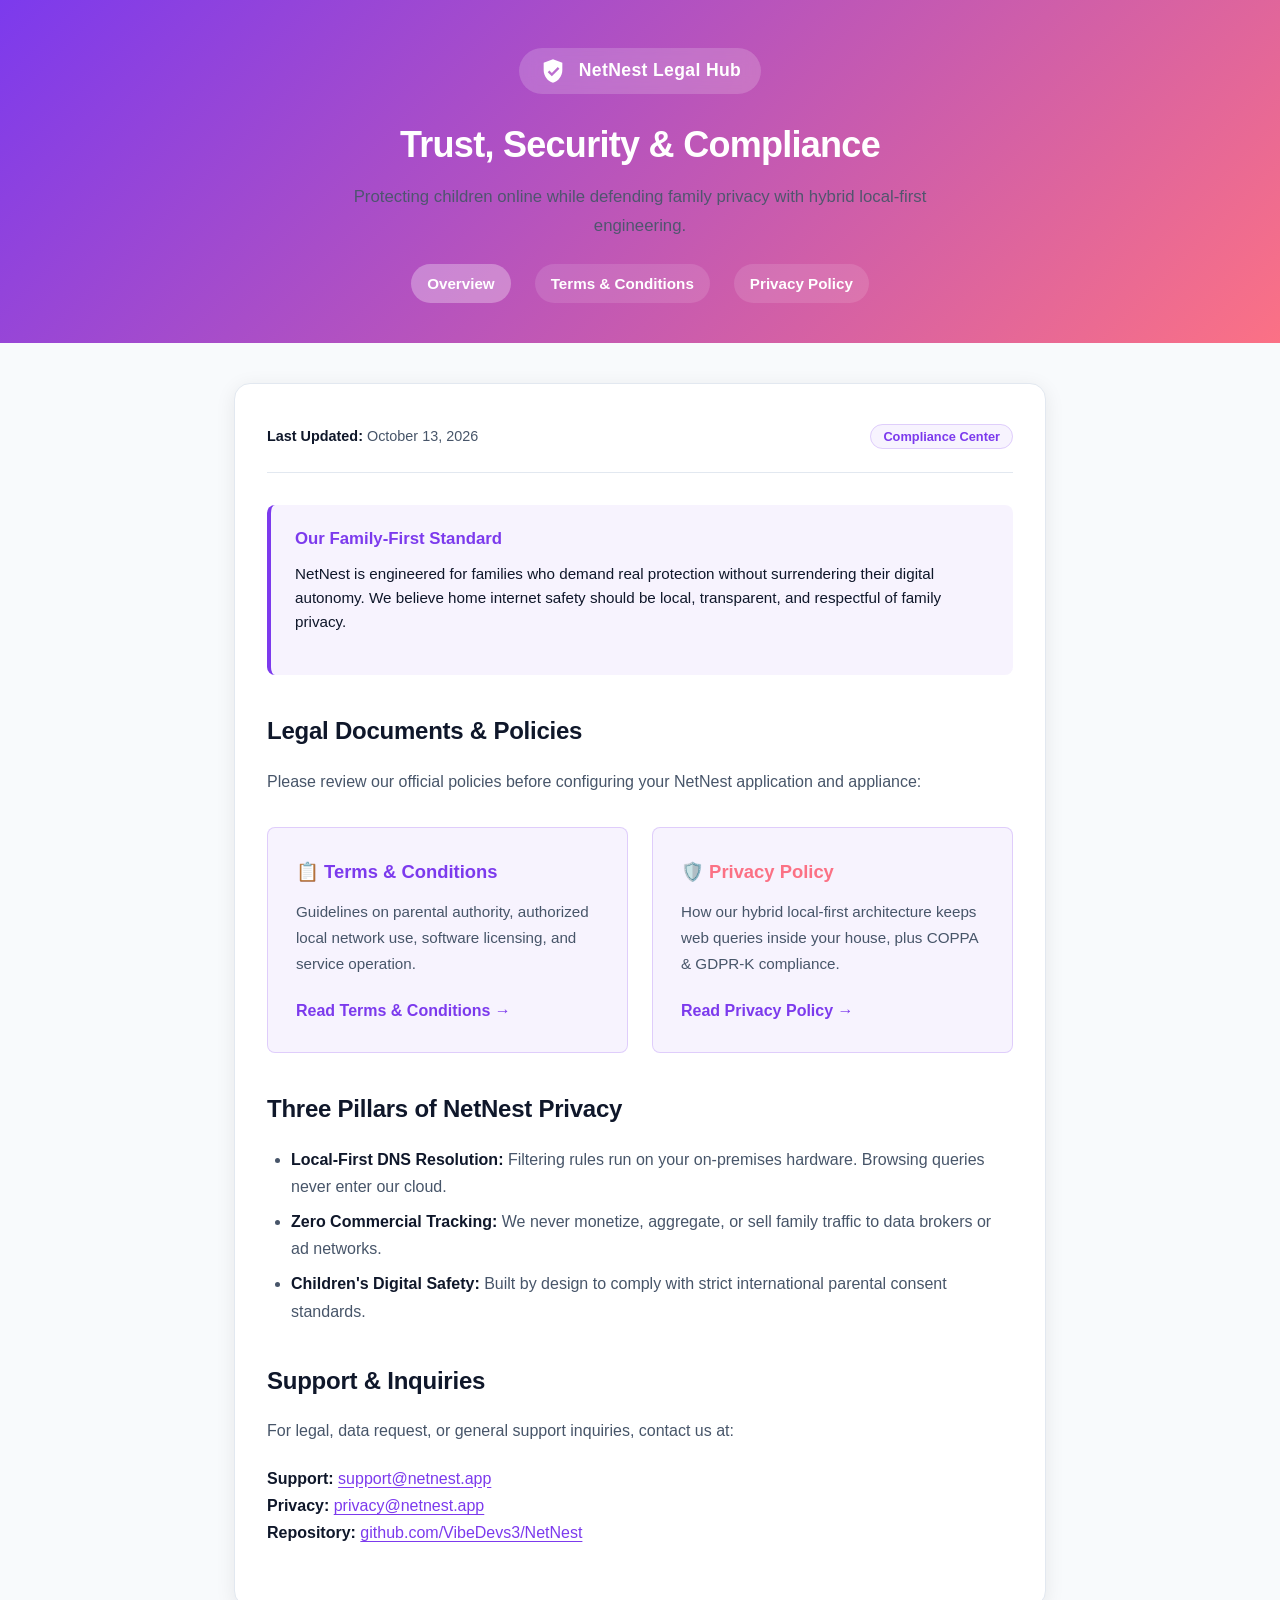
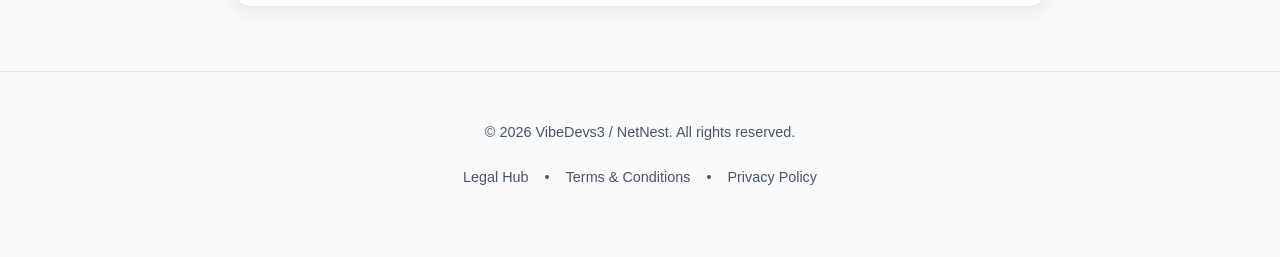
==== index.html @ d59610ed "feat: initial NetNest Legal Hub, Terms & Conditions, and Privacy Policy" ====
<!DOCTYPE html>
<html lang="en">
<head>
  <meta charset="UTF-8">
  <meta name="viewport" content="width=device-width, initial-scale=1.0">
  <title>Legal &amp; Compliance Hub — NetNest</title>
  <meta name="description" content="NetNest Legal Hub. Access our Terms &amp; Conditions, Privacy Policy, and Local-First Parental Control guarantees.">
  <link rel="stylesheet" href="styles.css">
  <link rel="icon" type="image/svg+xml" href="data:image/svg+xml,<svg xmlns='http://www.w3.org/2000/svg' viewBox='0 0 24 24' fill='%237C3AED'><path d='M12 2L4 5v6.09c0 5.05 3.41 9.76 8 10.91 4.59-1.15 8-5.86 8-10.91V5l-8-3zm-1 14.5l-3.5-3.5 1.41-1.41L11 13.67l5.09-5.09 1.41 1.41L11 16.5z'/></svg>">
</head>
<body>

  <header>
    <div class="header-container">
      <div class="logo-badge">
        <svg class="logo-icon" viewBox="0 0 24 24">
          <path d="M12 2L4 5v6.09c0 5.05 3.41 9.76 8 10.91 4.59-1.15 8-5.86 8-10.91V5l-8-3zm-1 14.5l-3.5-3.5 1.41-1.41L11 13.67l5.09-5.09 1.41 1.41L11 16.5z"/>
        </svg>
        <span>NetNest Legal Hub</span>
      </div>
      <h1>Trust, Security &amp; Compliance</h1>
      <p>Protecting children online while defending family privacy with hybrid local-first engineering.</p>
      
      <nav class="nav-links">
        <a href="index.html" class="active">Overview</a>
        <a href="terms.html">Terms &amp; Conditions</a>
        <a href="privacy.html">Privacy Policy</a>
      </nav>
    </div>
  </header>

  <main class="content">
    <div class="card">
      <div class="meta-info">
        <div><strong>Last Updated:</strong> October 13, 2026</div>
        <div><span class="badge-tag">Compliance Center</span></div>
      </div>

      <div class="callout">
        <h4>Our Family-First Standard</h4>
        <p>NetNest is engineered for families who demand real protection without surrendering their digital autonomy. We believe home internet safety should be local, transparent, and respectful of family privacy.</p>
      </div>

      <h2>Legal Documents &amp; Policies</h2>
      <p>Please review our official policies before configuring your NetNest application and appliance:</p>

      <div style="display: grid; grid-template-columns: repeat(auto-fit, minmax(280px, 1fr)); gap: 1.5rem; margin: 2rem 0;">
        <div style="background: var(--highlight-bg); border: 1px solid var(--highlight-border); border-radius: var(--radius-sm); padding: 1.75rem;">
          <h3 style="margin-top: 0; color: var(--primary);">📋 Terms &amp; Conditions</h3>
          <p style="font-size: 0.95rem; margin: 0.75rem 0 1.25rem;">Guidelines on parental authority, authorized local network use, software licensing, and service operation.</p>
          <a href="terms.html" style="font-weight: 600; text-decoration: none; display: inline-flex; align-items: center; gap: 0.25rem;">Read Terms &amp; Conditions &rarr;</a>
        </div>

        <div style="background: var(--highlight-bg); border: 1px solid var(--highlight-border); border-radius: var(--radius-sm); padding: 1.75rem;">
          <h3 style="margin-top: 0; color: var(--secondary);">🛡️ Privacy Policy</h3>
          <p style="font-size: 0.95rem; margin: 0.75rem 0 1.25rem;">How our hybrid local-first architecture keeps web queries inside your house, plus COPPA &amp; GDPR-K compliance.</p>
          <a href="privacy.html" style="font-weight: 600; text-decoration: none; display: inline-flex; align-items: center; gap: 0.25rem;">Read Privacy Policy &rarr;</a>
        </div>
      </div>

      <h2>Three Pillars of NetNest Privacy</h2>
      <ul>
        <li><strong>Local-First DNS Resolution:</strong> Filtering rules run on your on-premises hardware. Browsing queries never enter our cloud.</li>
        <li><strong>Zero Commercial Tracking:</strong> We never monetize, aggregate, or sell family traffic to data brokers or ad networks.</li>
        <li><strong>Children's Digital Safety:</strong> Built by design to comply with strict international parental consent standards.</li>
      </ul>

      <h2>Support &amp; Inquiries</h2>
      <p>For legal, data request, or general support inquiries, contact us at:</p>
      <p><strong>Support:</strong> <a href="mailto:support@netnest.app">support@netnest.app</a><br>
         <strong>Privacy:</strong> <a href="mailto:privacy@netnest.app">privacy@netnest.app</a><br>
         <strong>Repository:</strong> <a href="https://github.com/VibeDevs3/NetNest" target="_blank" rel="noopener">github.com/VibeDevs3/NetNest</a></p>
    </div>
  </main>

  <footer>
    <p>&copy; 2026 VibeDevs3 / NetNest. All rights reserved.</p>
    <p>
      <a href="index.html">Legal Hub</a> &bull; 
      <a href="terms.html">Terms &amp; Conditions</a> &bull; 
      <a href="privacy.html">Privacy Policy</a>
    </p>
  </footer>

</body>
</html>
---- styles.css ----
:root {
  --primary: #7C3AED;
  --primary-hover: #6D28D9;
  --primary-light: #DDD6FE;
  --secondary: #FB7185;
  --bg: #0F0E17;
  --card-bg: #181624;
  --card-border: #2E2A44;
  --text: #F9FAFB;
  --text-muted: #9CA3AF;
  --text-subtle: #6B7280;
  --highlight-bg: rgba(124, 58, 237, 0.12);
  --highlight-border: rgba(124, 58, 237, 0.3);
  --radius-lg: 16px;
  --radius-sm: 8px;
}

@media (prefers-color-scheme: light) {
  :root {
    --bg: #F8FAFC;
    --card-bg: #FFFFFF;
    --card-border: #E2E8F0;
    --text: #0F172A;
    --text-muted: #475569;
    --text-subtle: #94A3B8;
    --highlight-bg: rgba(124, 58, 237, 0.06);
    --highlight-border: rgba(124, 58, 237, 0.2);
  }
}

* {
  box-sizing: border-box;
  margin: 0;
  padding: 0;
}

body {
  font-family: -apple-system, BlinkMacSystemFont, "Segoe UI", Roboto, Helvetica, Arial, sans-serif;
  background-color: var(--bg);
  color: var(--text);
  line-height: 1.7;
  -webkit-font-smoothing: antialiased;
}

header {
  background: linear-gradient(135deg, #7C3AED 0%, #FB7185 100%);
  color: #FFFFFF;
  padding: 3rem 1.5rem 2.5rem;
  text-align: center;
  position: relative;
}

.header-container {
  max-width: 860px;
  margin: 0 auto;
}

.logo-badge {
  display: inline-flex;
  align-items: center;
  gap: 0.75rem;
  background: rgba(255, 255, 255, 0.18);
  backdrop-filter: blur(8px);
  padding: 0.5rem 1.25rem;
  border-radius: 9999px;
  margin-bottom: 1.25rem;
  font-weight: 600;
  font-size: 1.1rem;
  letter-spacing: 0.02em;
}

.logo-icon {
  width: 28px;
  height: 28px;
  fill: #FFFFFF;
}

header h1 {
  font-size: 2.25rem;
  font-weight: 800;
  margin-bottom: 0.5rem;
  letter-spacing: -0.02em;
}

header p {
  font-size: 1.05rem;
  opacity: 0.92;
  max-width: 600px;
  margin: 0 auto;
}

nav.nav-links {
  display: flex;
  justify-content: center;
  gap: 1.5rem;
  margin-top: 1.5rem;
}

nav.nav-links a {
  color: #FFFFFF;
  text-decoration: none;
  font-size: 0.95rem;
  font-weight: 600;
  padding: 0.4rem 1rem;
  border-radius: 9999px;
  background: rgba(255, 255, 255, 0.12);
  transition: background 0.2s;
}

nav.nav-links a:hover,
nav.nav-links a.active {
  background: rgba(255, 255, 255, 0.3);
}

main.content {
  max-width: 860px;
  margin: 2.5rem auto;
  padding: 0 1.5rem;
}

.card {
  background: var(--card-bg);
  border: 1px solid var(--card-border);
  border-radius: var(--radius-lg);
  padding: 2.5rem 2rem;
  box-shadow: 0 4px 20px rgba(0, 0, 0, 0.08);
}

.meta-info {
  display: flex;
  justify-content: space-between;
  align-items: center;
  flex-wrap: wrap;
  gap: 0.5rem;
  padding-bottom: 1.5rem;
  margin-bottom: 2rem;
  border-bottom: 1px solid var(--card-border);
  font-size: 0.9rem;
  color: var(--text-muted);
}

.badge-tag {
  background: var(--highlight-bg);
  color: var(--primary);
  border: 1px solid var(--highlight-border);
  padding: 0.25rem 0.75rem;
  border-radius: 9999px;
  font-weight: 600;
  font-size: 0.8rem;
}

.callout {
  background: var(--highlight-bg);
  border-left: 4px solid var(--primary);
  border-radius: var(--radius-sm);
  padding: 1.25rem 1.5rem;
  margin: 1.75rem 0;
}

.callout h4 {
  color: var(--primary);
  margin-bottom: 0.5rem;
  font-size: 1.05rem;
}

.callout p {
  color: var(--text);
  font-size: 0.95rem;
  line-height: 1.6;
}

h2 {
  font-size: 1.5rem;
  font-weight: 700;
  margin: 2.25rem 0 1rem;
  color: var(--text);
  letter-spacing: -0.01em;
}

h3 {
  font-size: 1.15rem;
  font-weight: 600;
  margin: 1.5rem 0 0.5rem;
  color: var(--text);
}

p {
  margin-bottom: 1.25rem;
  color: var(--text-muted);
}

ul, ol {
  margin: 1rem 0 1.5rem 1.5rem;
  color: var(--text-muted);
}

li {
  margin-bottom: 0.5rem;
}

strong {
  color: var(--text);
}

a {
  color: var(--primary);
  text-decoration: underline;
  text-underline-offset: 3px;
}

a:hover {
  color: var(--secondary);
}

footer {
  text-align: center;
  padding: 3rem 1.5rem;
  border-top: 1px solid var(--card-border);
  margin-top: 4rem;
  color: var(--text-subtle);
  font-size: 0.9rem;
}

footer a {
  color: var(--text-muted);
  text-decoration: none;
  margin: 0 0.75rem;
}

footer a:hover {
  color: var(--primary);
}
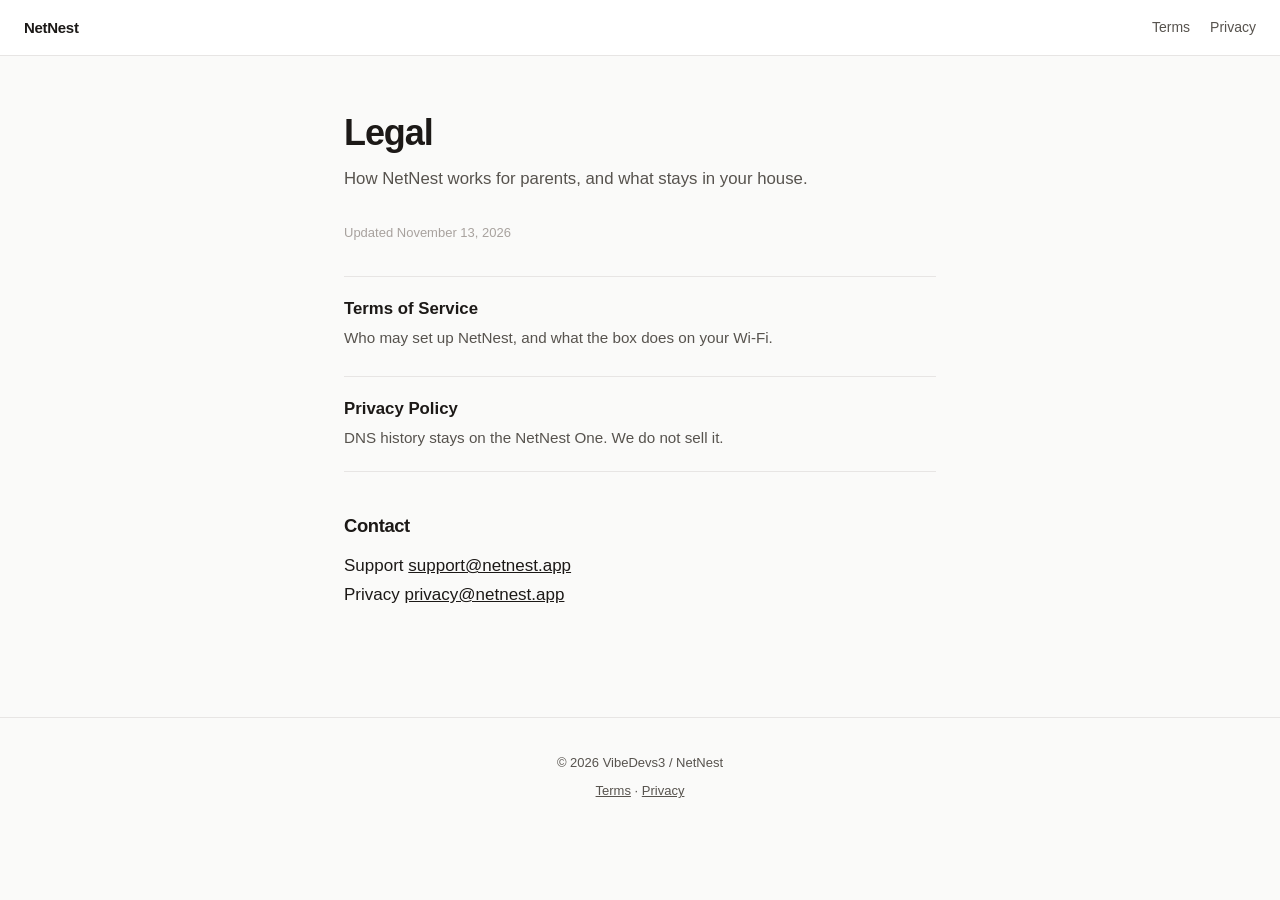
==== commit a75443e0: "docs(legal): publish the plain Terms and Privacy pages Parents can read what stays on the box. The p" ====
--- a/index.html
+++ b/index.html
@@ -3,84 +3,47 @@
 <head>
   <meta charset="UTF-8">
   <meta name="viewport" content="width=device-width, initial-scale=1.0">
-  <title>Legal &amp; Compliance Hub — NetNest</title>
-  <meta name="description" content="NetNest Legal Hub. Access our Terms &amp; Conditions, Privacy Policy, and Local-First Parental Control guarantees.">
+  <title>Legal — NetNest</title>
+  <meta name="description" content="NetNest Terms of Service and Privacy Policy.">
   <link rel="stylesheet" href="styles.css">
-  <link rel="icon" type="image/svg+xml" href="data:image/svg+xml,<svg xmlns='http://www.w3.org/2000/svg' viewBox='0 0 24 24' fill='%237C3AED'><path d='M12 2L4 5v6.09c0 5.05 3.41 9.76 8 10.91 4.59-1.15 8-5.86 8-10.91V5l-8-3zm-1 14.5l-3.5-3.5 1.41-1.41L11 13.67l5.09-5.09 1.41 1.41L11 16.5z'/></svg>">
 </head>
 <body>
-
-  <header>
-    <div class="header-container">
-      <div class="logo-badge">
-        <svg class="logo-icon" viewBox="0 0 24 24">
-          <path d="M12 2L4 5v6.09c0 5.05 3.41 9.76 8 10.91 4.59-1.15 8-5.86 8-10.91V5l-8-3zm-1 14.5l-3.5-3.5 1.41-1.41L11 13.67l5.09-5.09 1.41 1.41L11 16.5z"/>
-        </svg>
-        <span>NetNest Legal Hub</span>
-      </div>
-      <h1>Trust, Security &amp; Compliance</h1>
-      <p>Protecting children online while defending family privacy with hybrid local-first engineering.</p>
-      
-      <nav class="nav-links">
-        <a href="index.html" class="active">Overview</a>
-        <a href="terms.html">Terms &amp; Conditions</a>
-        <a href="privacy.html">Privacy Policy</a>
-      </nav>
-    </div>
+  <header class="top">
+    <a class="brand" href="index.html">NetNest</a>
+    <nav>
+      <a href="terms.html">Terms</a>
+      <a href="privacy.html">Privacy</a>
+    </nav>
   </header>
 
-  <main class="content">
-    <div class="card">
-      <div class="meta-info">
-        <div><strong>Last Updated:</strong> October 13, 2026</div>
-        <div><span class="badge-tag">Compliance Center</span></div>
-      </div>
+  <main>
+    <h1>Legal</h1>
+    <p class="lede">How NetNest works for parents, and what stays in your house.</p>
+    <p class="meta">Updated November 13, 2026</p>
 
-      <div class="callout">
-        <h4>Our Family-First Standard</h4>
-        <p>NetNest is engineered for families who demand real protection without surrendering their digital autonomy. We believe home internet safety should be local, transparent, and respectful of family privacy.</p>
-      </div>
+    <ul class="hub-list">
+      <li>
+        <a href="terms.html">
+          <strong>Terms of Service</strong>
+          <span>Who may set up NetNest, and what the box does on your Wi-Fi.</span>
+        </a>
+      </li>
+      <li>
+        <a href="privacy.html">
+          <strong>Privacy Policy</strong>
+          <span>DNS history stays on the NetNest One. We do not sell it.</span>
+        </a>
+      </li>
+    </ul>
 
-      <h2>Legal Documents &amp; Policies</h2>
-      <p>Please review our official policies before configuring your NetNest application and appliance:</p>
-
-      <div style="display: grid; grid-template-columns: repeat(auto-fit, minmax(280px, 1fr)); gap: 1.5rem; margin: 2rem 0;">
-        <div style="background: var(--highlight-bg); border: 1px solid var(--highlight-border); border-radius: var(--radius-sm); padding: 1.75rem;">
-          <h3 style="margin-top: 0; color: var(--primary);">📋 Terms &amp; Conditions</h3>
-          <p style="font-size: 0.95rem; margin: 0.75rem 0 1.25rem;">Guidelines on parental authority, authorized local network use, software licensing, and service operation.</p>
-          <a href="terms.html" style="font-weight: 600; text-decoration: none; display: inline-flex; align-items: center; gap: 0.25rem;">Read Terms &amp; Conditions &rarr;</a>
-        </div>
-
-        <div style="background: var(--highlight-bg); border: 1px solid var(--highlight-border); border-radius: var(--radius-sm); padding: 1.75rem;">
-          <h3 style="margin-top: 0; color: var(--secondary);">🛡️ Privacy Policy</h3>
-          <p style="font-size: 0.95rem; margin: 0.75rem 0 1.25rem;">How our hybrid local-first architecture keeps web queries inside your house, plus COPPA &amp; GDPR-K compliance.</p>
-          <a href="privacy.html" style="font-weight: 600; text-decoration: none; display: inline-flex; align-items: center; gap: 0.25rem;">Read Privacy Policy &rarr;</a>
-        </div>
-      </div>
-
-      <h2>Three Pillars of NetNest Privacy</h2>
-      <ul>
-        <li><strong>Local-First DNS Resolution:</strong> Filtering rules run on your on-premises hardware. Browsing queries never enter our cloud.</li>
-        <li><strong>Zero Commercial Tracking:</strong> We never monetize, aggregate, or sell family traffic to data brokers or ad networks.</li>
-        <li><strong>Children's Digital Safety:</strong> Built by design to comply with strict international parental consent standards.</li>
-      </ul>
-
-      <h2>Support &amp; Inquiries</h2>
-      <p>For legal, data request, or general support inquiries, contact us at:</p>
-      <p><strong>Support:</strong> <a href="mailto:support@netnest.app">support@netnest.app</a><br>
-         <strong>Privacy:</strong> <a href="mailto:privacy@netnest.app">privacy@netnest.app</a><br>
-         <strong>Repository:</strong> <a href="https://github.com/VibeDevs3/NetNest" target="_blank" rel="noopener">github.com/VibeDevs3/NetNest</a></p>
-    </div>
+    <h2>Contact</h2>
+    <p>Support <a href="mailto:support@netnest.app">support@netnest.app</a><br>
+    Privacy <a href="mailto:privacy@netnest.app">privacy@netnest.app</a></p>
   </main>
 
   <footer>
-    <p>&copy; 2026 VibeDevs3 / NetNest. All rights reserved.</p>
-    <p>
-      <a href="index.html">Legal Hub</a> &bull; 
-      <a href="terms.html">Terms &amp; Conditions</a> &bull; 
-      <a href="privacy.html">Privacy Policy</a>
-    </p>
+    <p>© 2026 VibeDevs3 / NetNest</p>
+    <p><a href="terms.html">Terms</a> · <a href="privacy.html">Privacy</a></p>
   </footer>
-
 </body>
 </html>
--- a/styles.css
+++ b/styles.css
@@ -1,232 +1,141 @@
 :root {
-  --primary: #7C3AED;
-  --primary-hover: #6D28D9;
-  --primary-light: #DDD6FE;
-  --secondary: #FB7185;
-  --bg: #0F0E17;
-  --card-bg: #181624;
-  --card-border: #2E2A44;
-  --text: #F9FAFB;
-  --text-muted: #9CA3AF;
-  --text-subtle: #6B7280;
-  --highlight-bg: rgba(124, 58, 237, 0.12);
-  --highlight-border: rgba(124, 58, 237, 0.3);
-  --radius-lg: 16px;
-  --radius-sm: 8px;
+  --ink: #1c1917;
+  --muted: #57534e;
+  --faint: #a8a29e;
+  --line: #e7e5e4;
+  --bg: #fafaf9;
+  --paper: #ffffff;
 }
 
-@media (prefers-color-scheme: light) {
-  :root {
-    --bg: #F8FAFC;
-    --card-bg: #FFFFFF;
-    --card-border: #E2E8F0;
-    --text: #0F172A;
-    --text-muted: #475569;
-    --text-subtle: #94A3B8;
-    --highlight-bg: rgba(124, 58, 237, 0.06);
-    --highlight-border: rgba(124, 58, 237, 0.2);
-  }
-}
+* { box-sizing: border-box; }
 
-* {
-  box-sizing: border-box;
-  margin: 0;
-  padding: 0;
-}
+html { scroll-behavior: smooth; }
 
 body {
-  font-family: -apple-system, BlinkMacSystemFont, "Segoe UI", Roboto, Helvetica, Arial, sans-serif;
-  background-color: var(--bg);
-  color: var(--text);
+  margin: 0;
+  background: var(--bg);
+  color: var(--ink);
+  font-family: "Segoe UI", Helvetica, Arial, sans-serif;
+  font-size: 17px;
   line-height: 1.7;
   -webkit-font-smoothing: antialiased;
 }
 
-header {
-  background: linear-gradient(135deg, #7C3AED 0%, #FB7185 100%);
-  color: #FFFFFF;
-  padding: 3rem 1.5rem 2.5rem;
-  text-align: center;
-  position: relative;
+a { color: inherit; }
+
+.top {
+  position: sticky;
+  top: 0;
+  z-index: 2;
+  display: flex;
+  align-items: center;
+  justify-content: space-between;
+  height: 56px;
+  padding: 0 24px;
+  background: rgba(255, 255, 255, 0.92);
+  border-bottom: 1px solid var(--line);
+  backdrop-filter: blur(8px);
 }
 
-.header-container {
-  max-width: 860px;
-  margin: 0 auto;
+.brand {
+  font-size: 15px;
+  font-weight: 600;
+  letter-spacing: -0.02em;
+  text-decoration: none;
 }
 
-.logo-badge {
-  display: inline-flex;
-  align-items: center;
-  gap: 0.75rem;
-  background: rgba(255, 255, 255, 0.18);
-  backdrop-filter: blur(8px);
-  padding: 0.5rem 1.25rem;
-  border-radius: 9999px;
-  margin-bottom: 1.25rem;
-  font-weight: 600;
-  font-size: 1.1rem;
-  letter-spacing: 0.02em;
+.top nav { display: flex; gap: 20px; }
+
+.top nav a {
+  font-size: 14px;
+  color: var(--muted);
+  text-decoration: none;
 }
 
-.logo-icon {
-  width: 28px;
-  height: 28px;
-  fill: #FFFFFF;
+.top nav a[aria-current="page"] {
+  color: var(--ink);
+  font-weight: 600;
 }
 
-header h1 {
+main {
+  max-width: 40rem;
+  margin: 0 auto;
+  padding: 56px 24px 96px;
+}
+
+h1 {
+  margin: 0;
   font-size: 2.25rem;
-  font-weight: 800;
-  margin-bottom: 0.5rem;
+  font-weight: 600;
+  letter-spacing: -0.03em;
+  line-height: 1.15;
+}
+
+.lede {
+  margin: 12px 0 0;
+  color: var(--muted);
+  font-size: 1.05rem;
+}
+
+.meta {
+  margin: 28px 0 8px;
+  color: var(--faint);
+  font-size: 13px;
+}
+
+.note {
+  margin: 28px 0 8px;
+  padding-left: 16px;
+  border-left: 2px solid var(--line);
+  color: var(--muted);
+}
+
+.note strong { color: var(--ink); font-weight: 600; }
+
+h2 {
+  margin: 2.4rem 0 0.5rem;
+  font-size: 1.15rem;
+  font-weight: 600;
   letter-spacing: -0.02em;
 }
 
-header p {
-  font-size: 1.05rem;
-  opacity: 0.92;
-  max-width: 600px;
-  margin: 0 auto;
+h3 {
+  margin: 1.4rem 0 0.35rem;
+  font-size: 1rem;
+  font-weight: 600;
 }
 
-nav.nav-links {
-  display: flex;
-  justify-content: center;
-  gap: 1.5rem;
-  margin-top: 1.5rem;
+p { margin: 0.7rem 0; }
+
+ul { margin: 0.4rem 0 0.8rem; padding-left: 1.2rem; }
+
+li { margin: 0.35rem 0; }
+
+li strong { font-weight: 600; }
+
+footer {
+  border-top: 1px solid var(--line);
+  padding: 28px 24px 40px;
+  color: var(--muted);
+  font-size: 13px;
+  text-align: center;
 }
 
-nav.nav-links a {
-  color: #FFFFFF;
+footer p { margin: 6px 0; }
+
+footer a { color: var(--muted); }
+
+.hub-list { list-style: none; padding: 0; margin: 32px 0 0; }
+
+.hub-list a {
+  display: block;
+  padding: 18px 0;
+  border-top: 1px solid var(--line);
   text-decoration: none;
-  font-size: 0.95rem;
-  font-weight: 600;
-  padding: 0.4rem 1rem;
-  border-radius: 9999px;
-  background: rgba(255, 255, 255, 0.12);
-  transition: background 0.2s;
 }
 
-nav.nav-links a:hover,
-nav.nav-links a.active {
-  background: rgba(255, 255, 255, 0.3);
-}
+.hub-list li:last-child a { border-bottom: 1px solid var(--line); }
 
-main.content {
-  max-width: 860px;
-  margin: 2.5rem auto;
-  padding: 0 1.5rem;
-}
+.hub-list strong { display: block; font-size: 1.05rem; }
 
-.card {
-  background: var(--card-bg);
-  border: 1px solid var(--card-border);
-  border-radius: var(--radius-lg);
-  padding: 2.5rem 2rem;
-  box-shadow: 0 4px 20px rgba(0, 0, 0, 0.08);
-}
-
-.meta-info {
-  display: flex;
-  justify-content: space-between;
-  align-items: center;
-  flex-wrap: wrap;
-  gap: 0.5rem;
-  padding-bottom: 1.5rem;
-  margin-bottom: 2rem;
-  border-bottom: 1px solid var(--card-border);
-  font-size: 0.9rem;
-  color: var(--text-muted);
-}
-
-.badge-tag {
-  background: var(--highlight-bg);
-  color: var(--primary);
-  border: 1px solid var(--highlight-border);
-  padding: 0.25rem 0.75rem;
-  border-radius: 9999px;
-  font-weight: 600;
-  font-size: 0.8rem;
-}
-
-.callout {
-  background: var(--highlight-bg);
-  border-left: 4px solid var(--primary);
-  border-radius: var(--radius-sm);
-  padding: 1.25rem 1.5rem;
-  margin: 1.75rem 0;
-}
-
-.callout h4 {
-  color: var(--primary);
-  margin-bottom: 0.5rem;
-  font-size: 1.05rem;
-}
-
-.callout p {
-  color: var(--text);
-  font-size: 0.95rem;
-  line-height: 1.6;
-}
-
-h2 {
-  font-size: 1.5rem;
-  font-weight: 700;
-  margin: 2.25rem 0 1rem;
-  color: var(--text);
-  letter-spacing: -0.01em;
-}
-
-h3 {
-  font-size: 1.15rem;
-  font-weight: 600;
-  margin: 1.5rem 0 0.5rem;
-  color: var(--text);
-}
-
-p {
-  margin-bottom: 1.25rem;
-  color: var(--text-muted);
-}
-
-ul, ol {
-  margin: 1rem 0 1.5rem 1.5rem;
-  color: var(--text-muted);
-}
-
-li {
-  margin-bottom: 0.5rem;
-}
-
-strong {
-  color: var(--text);
-}
-
-a {
-  color: var(--primary);
-  text-decoration: underline;
-  text-underline-offset: 3px;
-}
-
-a:hover {
-  color: var(--secondary);
-}
-
-footer {
-  text-align: center;
-  padding: 3rem 1.5rem;
-  border-top: 1px solid var(--card-border);
-  margin-top: 4rem;
-  color: var(--text-subtle);
-  font-size: 0.9rem;
-}
-
-footer a {
-  color: var(--text-muted);
-  text-decoration: none;
-  margin: 0 0.75rem;
-}
-
-footer a:hover {
-  color: var(--primary);
-}
+.hub-list span { color: var(--muted); font-size: 0.95rem; }
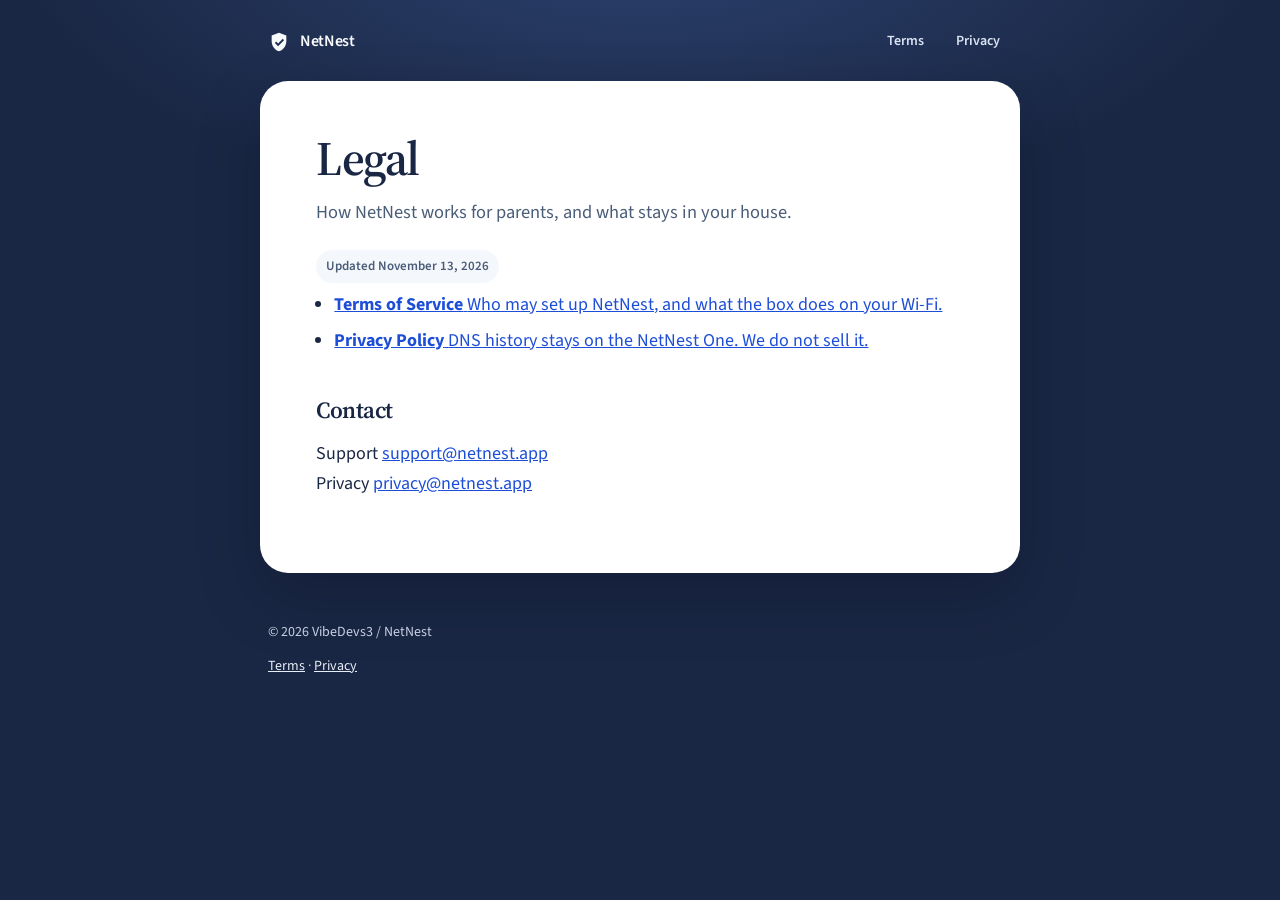
==== commit be055688: "docs(legal): restyle the legal pages as a reading sheet The night field and white document make Term" ====
--- a/index.html
+++ b/index.html
@@ -5,11 +5,14 @@
   <meta name="viewport" content="width=device-width, initial-scale=1.0">
   <title>Legal — NetNest</title>
   <meta name="description" content="NetNest Terms of Service and Privacy Policy.">
+  <link rel="preconnect" href="https://fonts.googleapis.com">
+  <link rel="preconnect" href="https://fonts.gstatic.com" crossorigin>
+  <link href="https://fonts.googleapis.com/css2?family=Source+Sans+3:wght@400;600&family=Source+Serif+4:opsz,wght@8..60,560;8..60,600&display=swap" rel="stylesheet">
   <link rel="stylesheet" href="styles.css">
 </head>
 <body>
   <header class="top">
-    <a class="brand" href="index.html">NetNest</a>
+    <a class="brand" href="index.html"><svg class="mark" viewBox="0 0 24 24" aria-hidden="true"><path d="M12 2L4 5v6.09c0 5.05 3.41 9.76 8 10.91 4.59-1.15 8-5.86 8-10.91V5l-8-3zm-1 14.5l-3.5-3.5 1.41-1.41L11 13.67l5.09-5.09 1.41 1.41L11 16.5z"/></svg>NetNest</a>
     <nav>
       <a href="terms.html">Terms</a>
       <a href="privacy.html">Privacy</a>
--- a/styles.css
+++ b/styles.css
@@ -1,141 +1,160 @@
 :root {
-  --ink: #1c1917;
-  --muted: #57534e;
-  --faint: #a8a29e;
-  --line: #e7e5e4;
-  --bg: #fafaf9;
+  --night: #1a2744;
+  --night-2: #243456;
+  --ink: #1a2744;
+  --muted: #4a5d78;
+  --line: #e4e9f2;
   --paper: #ffffff;
+  --note: #f4f7fb;
+  --link: #1d4ed8;
 }
 
 * { box-sizing: border-box; }
 
-html { scroll-behavior: smooth; }
-
 body {
   margin: 0;
-  background: var(--bg);
+  min-height: 100vh;
+  background:
+    radial-gradient(900px 420px at 50% -80px, #2c4270 0%, transparent 70%),
+    var(--night);
   color: var(--ink);
-  font-family: "Segoe UI", Helvetica, Arial, sans-serif;
-  font-size: 17px;
-  line-height: 1.7;
+  font-family: "Source Sans 3", "Segoe UI", sans-serif;
+  font-size: 18px;
+  line-height: 1.65;
   -webkit-font-smoothing: antialiased;
 }
 
-a { color: inherit; }
+a { color: var(--link); }
+
+a:focus-visible {
+  outline: 2px solid #93c5fd;
+  outline-offset: 3px;
+}
 
 .top {
-  position: sticky;
-  top: 0;
-  z-index: 2;
   display: flex;
   align-items: center;
   justify-content: space-between;
-  height: 56px;
-  padding: 0 24px;
-  background: rgba(255, 255, 255, 0.92);
-  border-bottom: 1px solid var(--line);
-  backdrop-filter: blur(8px);
+  max-width: 760px;
+  margin: 0 auto;
+  padding: 22px 8px 8px;
+  color: #f8fafc;
 }
 
 .brand {
-  font-size: 15px;
+  display: inline-flex;
+  align-items: center;
+  gap: 10px;
+  color: #f8fafc;
   font-weight: 600;
+  font-size: 16px;
   letter-spacing: -0.02em;
   text-decoration: none;
 }
 
-.top nav { display: flex; gap: 20px; }
+.mark {
+  width: 22px;
+  height: 22px;
+  fill: #f8fafc;
+}
+
+.top nav { display: flex; gap: 8px; }
 
 .top nav a {
+  color: #dbe4f3;
+  text-decoration: none;
   font-size: 14px;
-  color: var(--muted);
-  text-decoration: none;
+  font-weight: 600;
+  padding: 8px 12px;
+  border-radius: 999px;
 }
 
 .top nav a[aria-current="page"] {
-  color: var(--ink);
-  font-weight: 600;
+  background: #f8fafc;
+  color: var(--night);
 }
 
 main {
-  max-width: 40rem;
-  margin: 0 auto;
-  padding: 56px 24px 96px;
+  max-width: 760px;
+  margin: 12px auto 48px;
+  padding: 52px 56px 64px;
+  background: var(--paper);
+  border-radius: 28px;
+  box-shadow: 0 24px 60px rgba(8, 15, 32, 0.28);
 }
 
 h1 {
   margin: 0;
-  font-size: 2.25rem;
+  font-family: "Source Serif 4", Georgia, serif;
+  font-size: 3rem;
   font-weight: 600;
   letter-spacing: -0.03em;
-  line-height: 1.15;
+  line-height: 1.05;
 }
 
 .lede {
-  margin: 12px 0 0;
+  margin: 14px 0 0;
+  max-width: 36rem;
   color: var(--muted);
-  font-size: 1.05rem;
+  font-size: 1.15rem;
 }
 
 .meta {
-  margin: 28px 0 8px;
-  color: var(--faint);
+  display: inline-block;
+  margin: 22px 0 0;
+  padding: 6px 10px;
+  border-radius: 999px;
+  background: var(--note);
+  color: var(--muted);
   font-size: 13px;
+  font-weight: 600;
 }
 
 .note {
-  margin: 28px 0 8px;
-  padding-left: 16px;
-  border-left: 2px solid var(--line);
-  color: var(--muted);
+  margin: 28px 0 4px;
+  padding: 18px 20px;
+  background: var(--note);
+  border-radius: 16px;
 }
 
-.note strong { color: var(--ink); font-weight: 600; }
+.note p { margin: 0; }
 
 h2 {
-  margin: 2.4rem 0 0.5rem;
-  font-size: 1.15rem;
+  margin: 2.2rem 0 0.45rem;
+  font-family: "Source Serif 4", Georgia, serif;
+  font-size: 1.45rem;
   font-weight: 600;
   letter-spacing: -0.02em;
 }
 
 h3 {
-  margin: 1.4rem 0 0.35rem;
-  font-size: 1rem;
-  font-weight: 600;
+  margin: 1.3rem 0 0.3rem;
+  font-size: 1.05rem;
 }
 
-p { margin: 0.7rem 0; }
+p { margin: 0.65rem 0; }
 
-ul { margin: 0.4rem 0 0.8rem; padding-left: 1.2rem; }
+ul { margin: 0.35rem 0 0.8rem; padding-left: 1.15rem; }
 
-li { margin: 0.35rem 0; }
-
-li strong { font-weight: 600; }
+li { margin: 0.4rem 0; }
 
 footer {
-  border-top: 1px solid var(--line);
-  padding: 28px 24px 40px;
-  color: var(--muted);
-  font-size: 13px;
-  text-align: center;
+  max-width: 760px;
+  margin: 0 auto;
+  padding: 0 8px 40px;
+  color: #c5d0e2;
+  font-size: 14px;
 }
 
-footer p { margin: 6px 0; }
+footer a { color: #e8eef8; }
 
-footer a { color: var(--muted); }
-
-.hub-list { list-style: none; padding: 0; margin: 32px 0 0; }
-
-.hub-list a {
-  display: block;
-  padding: 18px 0;
-  border-top: 1px solid var(--line);
-  text-decoration: none;
+@media (max-width: 720px) {
+  .top { padding: 16px 16px 4px; }
+  main {
+    margin: 8px 12px 28px;
+    padding: 32px 22px 40px;
+    border-radius: 20px;
+  }
+  h1 { font-size: 2.3rem; }
+  footer { padding: 0 16px 32px; }
 }
-
-.hub-list li:last-child a { border-bottom: 1px solid var(--line); }
-
-.hub-list strong { display: block; font-size: 1.05rem; }
-
-.hub-list span { color: var(--muted); font-size: 0.95rem; }
